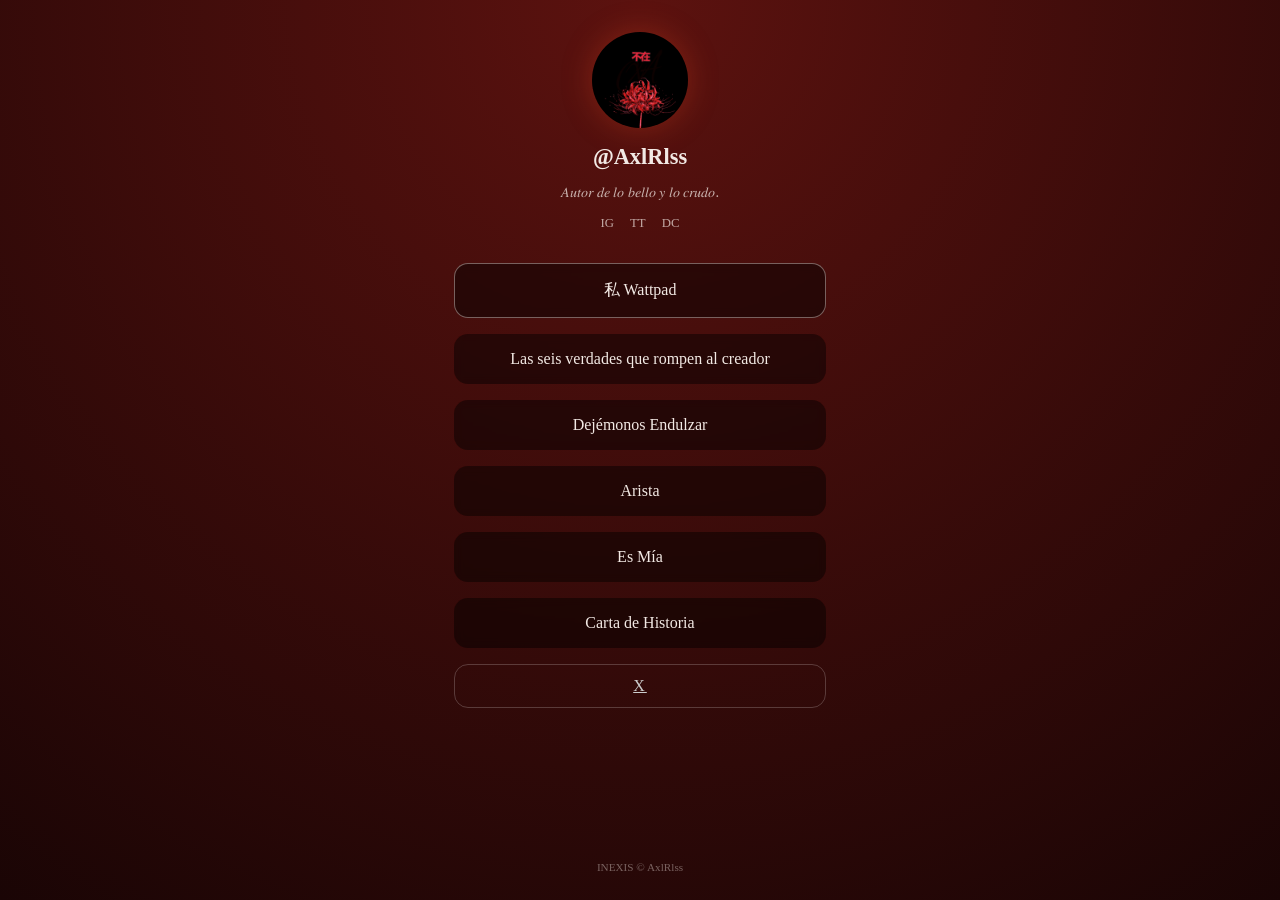
==== index.html @ a62c1278 "Update index.html" ====
<!DOCTYPE html>
<html lang="es">
<head> 
  <meta http-equiv="X-UA-Compatible" content="IE=edge">
  <meta charset="UTF-8">
  <title>AxlRlss — INEXIS</title>
  <meta name="viewport" content="width=device-width, initial-scale=1.0"> <meta name="referrer" content="strict-origin-when-cross-origin"> <meta http-equiv="X-Content-Type-Options" content="nosniff"> <meta http-equiv="X-Frame-Options" content="DENY">
  <link rel="stylesheet" href="style.css">
  <link rel="icon" type="image/jpeg" href="favicon.png.png">
  <meta name="robots" content="index, follow">
</head>

<body oncontextmenu = "return false">

<main class="container">

  <!-- PERFIL -->
  <section class="profile">
    <div class="avatar"></div>
    <h1>@AxlRlss</h1>
    <p class="subtitle">𝐴𝑢𝑡𝑜𝑟 𝑑𝑒 𝑙𝑜 𝑏𝑒𝑙𝑙𝑜 𝑦 𝑙𝑜 𝑐𝑟𝑢𝑑𝑜.</p>

    <div class="socials">
      <a href="https://www.instagram.com/axlrlss/"rel="noopener noreferrer" title="Instagram">IG</a>
      <a href="https://www.tiktok.com/@axlrls"rel="noopener noreferrer" title="TikTok">TT</a>
      <a href="https://discord.com/invite/b7RujCpbN4"rel="noopener noreferrer" title="Discord">DC</a>
    </div>
  </section>

  <!-- LINKS -->
  <section class="links">

    <a class="link-card  highlight"rel="noopener noreferrer" href="https://www.wattpad.com/user/AxlRlss">
      私 Wattpad
    </a>

    <a class="link-card"rel="noopener noreferrer" href="https://www.wattpad.com/story/405270134-%E2%9C%A6-las-seis-verdades-que-rompen-al-creador-%E2%9C%A6">
      Las seis verdades que rompen al creador
    </a>

    <a class="link-card"rel="noopener noreferrer" href="https://www.wattpad.com/story/243794663-dej%C3%A9monos-endulzar">
       Dejémonos Endulzar
    </a>

    <a class="link-card"rel="noopener noreferrer" href="https://www.wattpad.com/story/324319194-arista">
       Arista
    </a>

     <a class="link-card"rel="noopener noreferrer" href="https://www.wattpad.com/story/272393995-es-m%C3%ADa">
       Es Mía
    </a>

    <a class="link-card"rel="noopener noreferrer" href="https://www.wattpad.com/story/284476263-carta-de-historia">
       Carta de Historia
    </a>

    <a href="autor/autor.html" class="enter-btn">
      X
    </a>

    

  </section>

</main>

<footer>
  <p>INEXIS © AxlRlss</p>
</footer>

</body>
</html>
---- style.css ----
* {
  box-sizing: border-box;
}

body {
  margin: 0;
  min-height: 100vh;
  font-family: 'Georgia', serif;
  background: radial-gradient(circle at top, #5c120f, #1a0505);
  color: #f2e9e4;
  display: flex;
  flex-direction: column;
  align-items: center;
}

/* CONTENEDOR */
.container {
  width: 100%;
  max-width: 420px;
  padding: 2rem 1.5rem;
}

/* PERFIL */
.profile {
  text-align: center;
  margin-bottom: 2rem;
}

.avatar {
  width: 96px;
  height: 96px;
  margin: 0 auto 1rem;
  border-radius: 50%;
  background: linear-gradient(135deg, #c63b1c, #2b0505);
  background: url("Inexis.jpg") center / cover no-repeat;
  box-shadow: 0 0 30px rgba(198,59,28,.4);
}

.profile h1 {
  margin: 0;
  font-size: 1.4rem;
}

.subtitle {
  opacity: .75;
  font-size: .9rem;
}

/* REDES */
.socials {
  display: flex;
  justify-content: center;
  gap: 1rem;
  margin-top: .8rem;
}

.socials a {
  text-decoration: none;
  color: #f2e9e4;
  font-size: .8rem;
  opacity: .7;
}

/* LINKS */
.links {
  display: flex;
  flex-direction: column;
  gap: 1rem;
}

.link-card {
  text-decoration: none;
  color: #f2e9e4;
  padding: 1rem;
  border-radius: 14px;
  background: rgba(0,0,0,.45);
  backdrop-filter: blur(4px);
  text-align: center;
  transition: all .3s ease;
}

.link-card:hover {
  transform: translateY(-2px);
  background: rgba(198,59,28,.25);
}

.highlight {
  border: 1px solid rgba(242,233,228,.4);
}
/* NEW */
.enter-btn {
  position: relative;
  padding: 12px 28px;
  border: 1px solid rgba(255,255,255,0.2);
  background: transparent;
  color: #ccc;
  letter-spacing: 2px;
  cursor: pointer;
  overflow: hidden;
  transition: all 0.4s ease;
  text-align: center;
   border-radius: 14px;
}

/* BRILLO INTERNO */
.enter-btn::before {
  content: "";
  position: absolute;
  inset: 0;
  background: radial-gradient(circle at center, rgba(255, 90, 90, 0.15), transparent 70%);
  opacity: 0;
  transition: opacity 0.4s ease;
}

/* LÍNEA VIVA */
.enter-btn::after {
  content: "";
  position: absolute;
  left: -100%;
  bottom: 0;
  width: 100%;
  height: 1px;
  background: linear-gradient(90deg, transparent, #ff5a5a, transparent);
  transition: left 0.5s ease;
}

/* HOVER */
.enter-btn:hover {
  color: #fff;
  border-color: #ff5a5a;
  box-shadow: 0 0 18px rgba(255, 90, 90, 0.25);
}

/* activa brillo */
.enter-btn:hover::before {
  opacity: 1;
}

/* activa línea */
.enter-btn:hover::after {
  left: 100%;
}
.enter-btn {
  animation: breathing 4s ease-in-out infinite;
}

@keyframes breathing {
  0%, 100% { transform: scale(1); }
  50% { transform: scale(1.02); }
}

/* FOOTER */
footer {
  margin-top: auto;
  padding: 1rem;
  font-size: .7rem;
  opacity: .4;
}
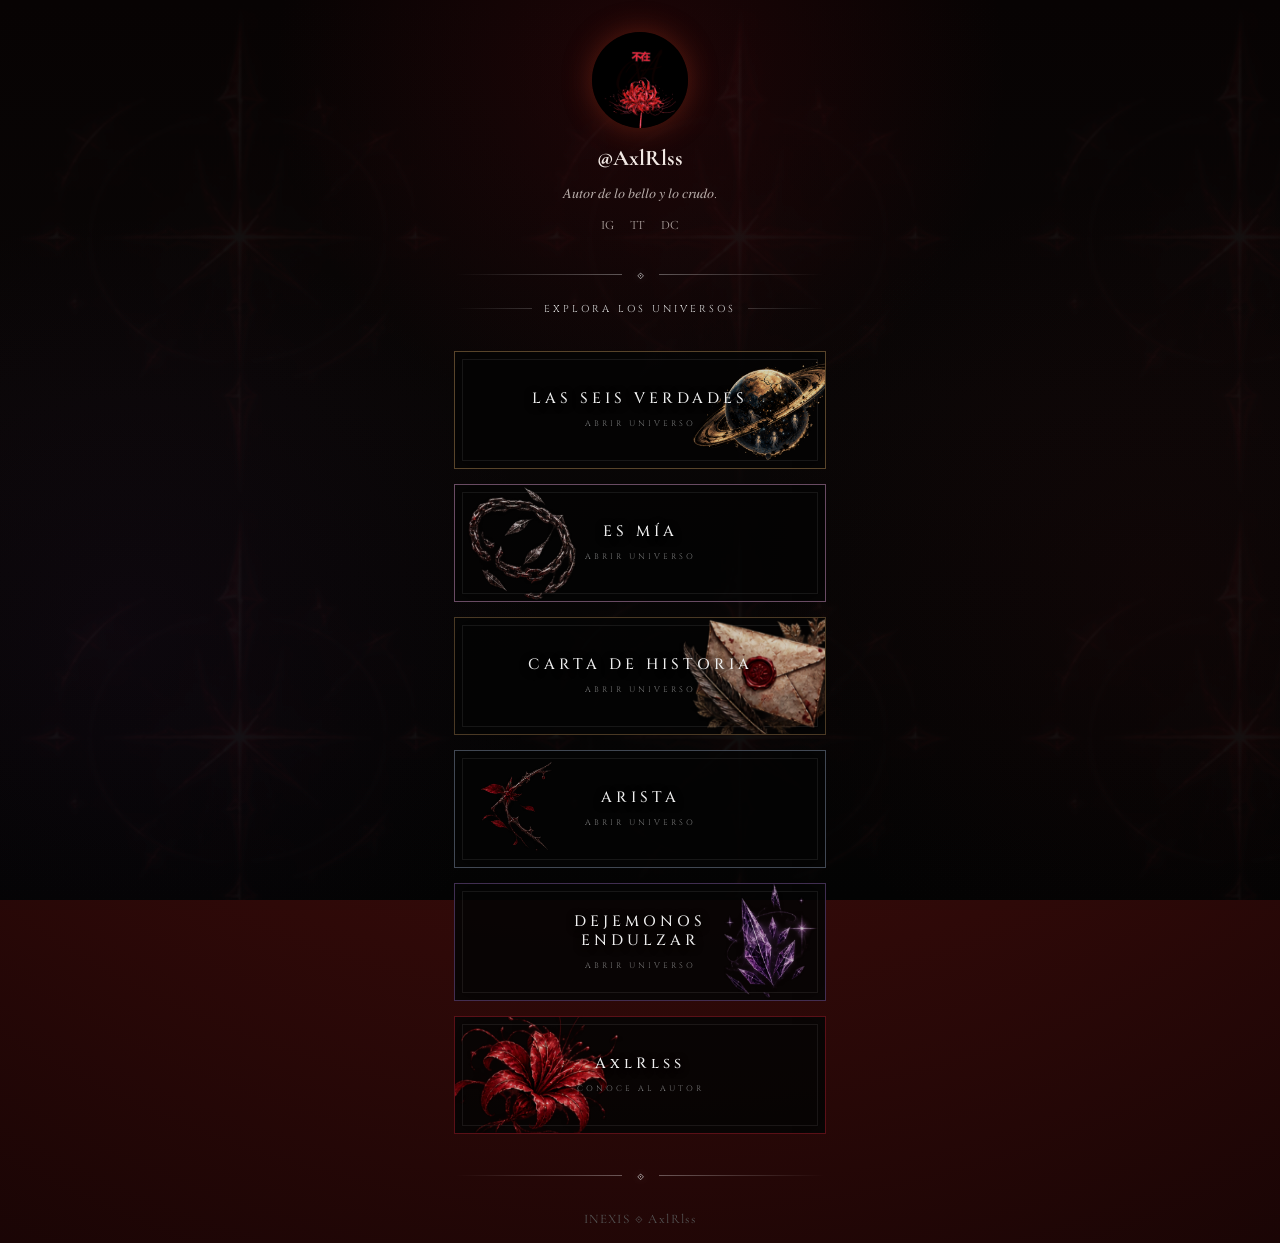
==== commit 27dc83f9: "Add files via upload" ====
--- a/index.html
+++ b/index.html
@@ -1,77 +1,132 @@
 <!DOCTYPE html>
 <html lang="es">
-<head> 
-  <meta http-equiv="X-UA-Compatible" content="IE=edge">
-  <meta charset="UTF-8">
-  <title>AxlRlss — INEXIS</title>
-  <meta name="viewport" content="width=device-width, initial-scale=1.0"> <meta name="referrer" content="strict-origin-when-cross-origin"> <meta http-equiv="X-Content-Type-Options" content="nosniff"> <meta http-equiv="X-Frame-Options" content="DENY">
-  <link rel="stylesheet" href="style.css">
-  <link rel="icon" type="image/jpeg" href="favicon.png.png">
-  <meta name="robots" content="index, follow">
+
+<head>
+    <meta charset="UTF-8">
+    <title>AxlRlss — INEXIS</title>
+    <meta name="viewport" content="width=device-width, initial-scale=1.0">
+    <meta name="theme-color" content="#050505">
+    <meta name="description" content="INEXIS — Universo narrativo de AxlRlss.">
+    <link rel="stylesheet" href="style.css">
+    <link rel="icon" type="image/jpeg" href="favicon.png.png">
 </head>
 
-<body oncontextmenu = "return false">
+<body>
 
-<main class="container">
+    <!-- ==== FONDO ==== -->
+    <div class="page-background"></div>
+    <div class="grain"></div>
 
-  <!-- PERFIL -->
-  <section class="profile">
-    <div class="avatar"></div>
-    <h1>@AxlRlss</h1>
-    <p class="subtitle">𝐴𝑢𝑡𝑜𝑟 𝑑𝑒 𝑙𝑜 𝑏𝑒𝑙𝑙𝑜 𝑦 𝑙𝑜 𝑐𝑟𝑢𝑑𝑜.</p>
+    <!-- ==== CONTENEDOR PRINCIPAL ==== -->
+    <main class="container">
 
-    <div class="socials">
-      <a href="https://www.instagram.com/axlrlss/"rel="noopener noreferrer" title="Instagram">IG</a>
-      <a href="https://www.tiktok.com/@axlrls"rel="noopener noreferrer" title="TikTok">TT</a>
-      <a href="https://discord.com/invite/b7RujCpbN4"rel="noopener noreferrer" title="Discord">DC</a>
-    </div>
-  </section>
+        <!-- ==== PERFIL ==== -->
+        <section class="profile">
+            <div class="avatar"></div>
+            <h1>@AxlRlss </h1>
+            <p class="subtitle">  𝐴𝑢𝑡𝑜𝑟 𝑑𝑒 𝑙𝑜 𝑏𝑒𝑙𝑙𝑜 𝑦 𝑙𝑜 𝑐𝑟𝑢𝑑𝑜. </p>
+            
+            <!-- ==== REDES ==== -->
+            <div class="socials">
+                <a href="https://www.instagram.com/axlrlss/" title="Instagram" aria-label="Instagram"> IG </a>
+                <a href="https://www.tiktok.com/@axlrls" title="TikTok" aria-label="TikTok"> TT </a>
+                <a href="https://discord.com/invite/b7RujCpbN4" title="Discord" aria-label="Discord"> DC </a>
+            </div>
+        </section>
 
-  <!-- LINKS -->
-  <section class="links">
+       <!-- ====  SEPARADOR ==== -->
+        <div class="ornamental-divider bottom-divider">
+            <span class="divider-line"></span>
+            <span class="divider-symbol"> ⟐ </span>
+            <span class="divider-line"></span>
+        </div>
 
-    <a class="link-card  highlight"rel="noopener noreferrer" href="https://www.wattpad.com/user/AxlRlss">
-      私 Wattpad
-    </a>
+        <!-- ==== UNIVERSOS ==== -->
+        <section class="universes">
 
-    <a class="link-card"rel="noopener noreferrer" href="https://www.wattpad.com/story/405270134-%E2%9C%A6-las-seis-verdades-que-rompen-al-creador-%E2%9C%A6">
-      Las seis verdades que rompen al creador
-    </a>
+            <!-- ==== ENCABEZADO ==== -->
+            <div class="section-heading">
+                <span class="heading-line"></span>
+                <h2>EXPLORA LOS UNIVERSOS</h2>
+                <span class="heading-line"></span>
+            </div>
 
-    <a class="link-card"rel="noopener noreferrer" href="https://www.wattpad.com/story/243794663-dej%C3%A9monos-endulzar">
-       Dejémonos Endulzar
-    </a>
+            <!-- ==== LAS SEIS VERDADES ==== -->
+            <a href="https://www.wattpad.com/story/405270134-%E2%9C%A6-las-seis-verdades-que-rompen-al-creador-%E2%9C%A6" class="universe-button universe-seis" aria-label="Abrir Las Seis Verdades que Rompen al Creador">
+                <span class="universe-decoration decoration-seis" aria-hidden="true" ></span>
+                <span class="universe-content">
+                    <span class="universe-title"> LAS SEIS VERDADES </span>
+                    <span class="universe-action"> ABRIR UNIVERSO </span>
+                </span>
+                <span class="universe-glow" aria-hidden="true" ></span>
+            </a>
 
-    <a class="link-card"rel="noopener noreferrer" href="https://www.wattpad.com/story/324319194-arista">
-       Arista
-    </a>
+            <!-- ==== ES MÍA ==== -->
+            <a href="https://www.wattpad.com/story/272393995-es-m%C3%ADa" class="universe-button universe-esmia" aria-label="Abrir Es Mía">
+                <span class="universe-decoration decoration-esmia" aria-hidden="true"></span>
+                <span class="universe-content">
+                    <span class="universe-title">ES MÍA</span>
+                    <span class="universe-action">ABRIR UNIVERSO </span>
+                </span>
+                <span class="universe-glow" aria-hidden="true"></span>
+            </a>
 
-     <a class="link-card"rel="noopener noreferrer" href="https://www.wattpad.com/story/272393995-es-m%C3%ADa">
-       Es Mía
-    </a>
+            <!-- ==== CARTA DE HISTORIA ==== -->
+            <a  href="https://www.wattpad.com/story/284476263-carta-de-historia" class="universe-button universe-carta" aria-label="Abrir Carta de Historia">
+                <span class="universe-decoration decoration-carta" aria-hidden="true"></span>
+                <span class="universe-content">
+                    <span class="universe-title"> CARTA DE HISTORIA</span>
+                    <span class="universe-action"> ABRIR UNIVERSO </span>
+                </span>
+                <span class="universe-glow" aria-hidden="true"></span>
+            </a>
 
-    <a class="link-card"rel="noopener noreferrer" href="https://www.wattpad.com/story/284476263-carta-de-historia">
-       Carta de Historia
-    </a>
+            <!-- ==== ARISTA ==== -->
+            <a href="https://www.wattpad.com/story/324319194-arista" class="universe-button universe-arista" aria-label="Abrir Arista">
+                <span class="universe-decoration decoration-arista" aria-hidden="true"></span>
+                <span class="universe-content">
+                    <span class="universe-title"> ARISTA </span>
+                    <span class="universe-action"> ABRIR UNIVERSO </span> 
+                </span>
+                <span class="universe-glow" aria-hidden="true"></span>
+            </a>
+            <!-- ==== Dejemonos Endulzar ==== -->
+            <a href="https://www.wattpad.com/story/243794663-dej%C3%A9monos-endulzar" class="universe-button universe-dulce" aria-label="Abrir dulce">
+                <span class="universe-decoration decoration-dulce" aria-hidden="true"></span>
+                <span class="universe-content">
+                    <span class="universe-title"> DEJEMONOS ENDULZAR </span>
+                    <span class="universe-action"> ABRIR UNIVERSO </span> 
+                </span>
+                <span class="universe-glow" aria-hidden="true"></span>
+            </a>
 
-    <a href="autor/autor.html" class="enter-btn">
-      X
-    </a>
+            <!-- ==== AxlRlss === -->
+            <a href="autor/autor.html" class="universe-button universe-axlrlss" aria-label="Abrir AxlRlss">
+                <span class="universe-decoration decoration-axlrlss" aria-hidden="true" ></span>
+                <span class="universe-content">
+                    <span class="universe-title"> AxlRlss </span>
+                    <span class="universe-action"> CONOCE AL AUTOR </span>
+                </span>
+                <span class="universe-glow" aria-hidden="true"></span>
+            </a>
+        </section>
+ 
+        <!-- ====  SEPARADOR FINAL ==== -->
+        <div class="ornamental-divider bottom-divider">
+            <span class="divider-line"></span>
+            <span class="divider-symbol"> ⟐ </span>
+            <span class="divider-line"></span>
+        </div>
 
-    
+        <footer class="footer">
+            <span> INEXIS ⟐ AxlRlss</span>
+            
+        </footer>
 
-  </section>
+    </main>
 
-</main>
-
-<footer>
-  <p>INEXIS © AxlRlss</p>
-</footer>
+    <script src="script.js"></script>
 
 </body>
-</html>
 
-
-
-
-
+</html>
--- a/style.css
+++ b/style.css
@@ -1,158 +1,630 @@
-* {
-  box-sizing: border-box;
-}
-
+
+/* ==== FUENTES ==== */
+
+@import url(
+    'https://fonts.googleapis.com/css2?family=Cinzel:wght@400;500;600&family=Cormorant+Garamond:wght@400;500;600&display=swap'
+);
+
+
+/* ==== VARIABLES GENERALES ==== */
+
+:root {
+
+    /*  ==== BASE INEXIS  ==== */
+    --inexis-black:  #050505;
+    --inexis-black-soft:  #0b0b0b;
+    --inexis-white:  #f2e9e4;
+    --inexis-white-soft:    rgba(242, 233, 228, 0.72);
+    --inexis-gray: #777777;
+
+    /*  ==== FLOR ENCANTADA  ==== */
+    --flor-main: #b51f2d;
+    --flor-light: #e65b68;
+    --flor-glow: rgba(181, 31, 45, 0.38);
+    --flor-border: rgba(181, 31, 45, 0.48);
+
+    /* ==== ES MÍA ==== */
+    --esmia-main: #d89acb;
+    --esmia-light: #f7d6eb;
+    --esmia-glow: rgba(216,154,203,0.34);
+    --esmia-border: rgba(216,154,203,0.48);
+
+    /*  ==== CARTA DE HISTORIA  ==== */
+    --carta-main: #b48a55;
+    --carta-light: #e1bc7e;
+    --carta-glow: rgba(180, 138, 85, 0.30);
+    --carta-border: rgba(180, 138, 85, 0.40);
+
+    /* ==== ARISTA ==== */
+
+    --arista-main: #536b92;
+    --arista-light: #c7d0df;
+    --arista-glow: rgba(83,107,146,0.28);
+    --arista-border: rgba(151,168,195,0.42);
+
+    /* ==== LAS SEIS VERDADES ==== */
+
+    --seis-main: #b48a55;
+    --seis-light: #e1bc7e;
+    --seis-glow: rgba(180,138,85,0.30);
+    --seis-border: rgba(180,138,85,0.48);
+
+    /* ==== DEJÉMONOS ENDULZAR ==== */
+
+    --dulce-main: #9369bd;
+    --dulce-light: #c49be9;
+    --dulce-glow: rgba(147,105,189,0.36);
+    --dulce-border: rgba(147,105,189,0.42);
+
+    /*  ==== TIPOGRAFÍAS  ==== */
+    --font-title: "Cinzel", serif;
+    --font-body: "Cormorant Garamond", Georgia, serif;
+}
+
+/* ==== RESET ==== */
+* { box-sizing: border-box; }
+html {scroll-behavior: smooth;}
 body {
-  margin: 0;
-  min-height: 100vh;
-  font-family: 'Georgia', serif;
-  background: radial-gradient(circle at top, #5c120f, #1a0505);
-  color: #f2e9e4;
-  display: flex;
-  flex-direction: column;
-  align-items: center;
-}
-
-/* CONTENEDOR */
+    margin:0;
+    min-height:100vh;
+    font-family:var(--font-body);
+    color:var(--inexis-white);
+    background:radial-gradient(circle at top, #5c120f, #1a0505);
+    display: flex;
+    flex-direction: column;
+    align-items: center;
+    overflow-x: hidden;
+}
+
+/* ==== FONDO INEXIS ==== */
+.page-background {
+    position: fixed;
+    inset: 0;
+    z-index: -5;
+    pointer-events: none;
+    background: radial-gradient(circle at 50% 8%,rgba(120, 12, 20, 0.20),transparent 35%),radial-gradient(circle at 10% 70%,rgba(100, 45, 130, 0.07),transparent 32%),radial-gradient(circle at 90% 65%,rgba(150, 25, 30, 0.06),transparent 32%),linear-gradient(180deg,#070303 0%,#090606 45%,#030303 100%);}
+
+/* ==== GRANO ==== */
+.grain {
+    position: fixed;
+    inset: 0;
+    z-index: -1;
+    pointer-events: none;
+    opacity: 0.045;
+    background-image: url("assets/grain.png");
+    background-repeat: repeat;
+    background-size: 500px 500px;
+    mix-blend-mode: screen;
+}
+
+/* ==== CONTENEDOR ==== */
+
 .container {
-  width: 100%;
-  max-width: 420px;
-  padding: 2rem 1.5rem;
-}
-
-/* PERFIL */
+    width: 100%;
+    max-width: 420px;
+    padding: 2rem 1.5rem 1rem;
+}
+
+/* ==== PERFIL CONSERVADO ==== */
 .profile {
-  text-align: center;
-  margin-bottom: 2rem;
-}
-
+    text-align: center;
+    margin-bottom: 2rem;
+}
+
+/* ==== AVATAR ==== */
 .avatar {
-  width: 96px;
-  height: 96px;
-  margin: 0 auto 1rem;
-  border-radius: 50%;
-  background: linear-gradient(135deg, #c63b1c, #2b0505);
-  background: url("Inexis.jpg") center / cover no-repeat;
-  box-shadow: 0 0 30px rgba(198,59,28,.4);
-}
-
+    width: 96px;
+    height: 96px;
+    margin: 0 auto 1rem;
+    border-radius: 50%;
+    background: url("Inexis.jpg") center / cover no-repeat;
+    box-shadow: 0 0 30px rgba(198, 59, 28, 0.40);
+}
+
+/* ==== NOMBRE ==== */
 .profile h1 {
-  margin: 0;
-  font-size: 1.4rem;
-}
-
+    margin: 0;
+    font-size: 1.4rem;
+}
+
+/* ==== SUBTÍTULO ==== */
 .subtitle {
-  opacity: .75;
-  font-size: .9rem;
-}
-
-/* REDES */
+    opacity: 0.75;
+    font-size: 0.9rem;
+}
+
+/* ==== REDES CONSERVADAS ==== */
 .socials {
-  display: flex;
-  justify-content: center;
-  gap: 1rem;
-  margin-top: .8rem;
+    display: flex;
+    justify-content: center;
+    gap: 1rem;
+    margin-top: 0.8rem;
 }
 
 .socials a {
-  text-decoration: none;
-  color: #f2e9e4;
-  font-size: .8rem;
-  opacity: .7;
-}
-
-/* LINKS */
-.links {
-  display: flex;
-  flex-direction: column;
-  gap: 1rem;
-}
-
-.link-card {
-  text-decoration: none;
-  color: #f2e9e4;
-  padding: 1rem;
-  border-radius: 14px;
-  background: rgba(0,0,0,.45);
-  backdrop-filter: blur(4px);
-  text-align: center;
-  transition: all .3s ease;
-}
-
-.link-card:hover {
-  transform: translateY(-2px);
-  background: rgba(198,59,28,.25);
-}
-
-.highlight {
-  border: 1px solid rgba(242,233,228,.4);
-}
-/* NEW */
-.enter-btn {
-  position: relative;
-  padding: 12px 28px;
-  border: 1px solid rgba(255,255,255,0.2);
-  background: transparent;
-  color: #ccc;
-  letter-spacing: 2px;
-  cursor: pointer;
-  overflow: hidden;
-  transition: all 0.4s ease;
-  text-align: center;
-   border-radius: 14px;
-}
-
-/* BRILLO INTERNO */
-.enter-btn::before {
-  content: "";
-  position: absolute;
-  inset: 0;
-  background: radial-gradient(circle at center, rgba(255, 90, 90, 0.15), transparent 70%);
-  opacity: 0;
-  transition: opacity 0.4s ease;
-}
-
-/* LÍNEA VIVA */
-.enter-btn::after {
-  content: "";
-  position: absolute;
-  left: -100%;
-  bottom: 0;
-  width: 100%;
-  height: 1px;
-  background: linear-gradient(90deg, transparent, #ff5a5a, transparent);
-  transition: left 0.5s ease;
-}
-
-/* HOVER */
-.enter-btn:hover {
-  color: #fff;
-  border-color: #ff5a5a;
-  box-shadow: 0 0 18px rgba(255, 90, 90, 0.25);
-}
-
-/* activa brillo */
-.enter-btn:hover::before {
-  opacity: 1;
-}
-
-/* activa línea */
-.enter-btn:hover::after {
-  left: 100%;
-}
-.enter-btn {
-  animation: breathing 4s ease-in-out infinite;
-}
-
-@keyframes breathing {
-  0%, 100% { transform: scale(1); }
-  50% { transform: scale(1.02); }
-}
-
-/* FOOTER */
-footer {
-  margin-top: auto;
-  padding: 1rem;
-  font-size: .7rem;
-  opacity: .4;
-}
+    text-decoration: none;
+    color: #f2e9e4;
+    font-size: 0.8rem;
+    opacity: 0.7;
+    transition: opacity 0.3s ease, transform 0.3s ease, color 0.3s ease;
+}
+
+.socials a:hover {
+    opacity: 1;
+    color: #ffffff;
+    transform: translateY(-2px);
+}
+
+/* ==== DIVISORES ==== */
+.ornamental-divider {
+    display: flex;
+    align-items: center;
+    justify-content: center;
+    gap: 15px;
+    width: 100%;
+    margin: 25px auto 34px;
+}
+
+.divider-line {
+    height: 1px;
+    flex: 1;
+    background: linear-gradient( 90deg, transparent,rgba(255,255,255,0.32));
+}
+.divider-line:last-child { background:linear-gradient(90deg, rgba(255,255,255,0.32), transparent);}
+.divider-symbol {
+    color: #d7d7d7;
+    font-size: 12px;
+    text-shadow: 0 0 12px rgba(255,255,255,0.4);
+}
+
+/* ==== ENCABEZADO DE UNIVERSOS ==== */
+.section-heading {
+    display: flex;
+    align-items: center;
+    gap: 12px;
+    margin: 0 0 20px;
+}
+
+.section-heading h2 {
+    flex-shrink: 0;
+    margin: 0;
+    font-family: var(--font-title);
+    font-size: 10px;
+    font-weight: 400;
+    letter-spacing: 3px;
+    color: #d8d8d8;
+    white-space: nowrap;
+}
+
+.heading-line {
+    height: 1px;
+    flex: 1;
+    background: linear-gradient( 90deg, transparent, rgba(255,255,255,0.18));
+}
+
+.heading-line:last-child {
+    background: linear-gradient(90deg, rgba(255,255,255,0.18),transparent);
+}
+
+/* ==== UNIVERSOS ==== */
+.universes {
+    display: flex;
+    flex-direction: column;
+    gap: 15px;
+}
+
+/* ==== BOTÓN BASE ==== */
+.universe-button {
+    position: relative;
+    display: flex;
+    align-items: center;
+    justify-content: center;
+    width: 100%;
+    min-height: 118px;
+    padding: 25px 65px;
+    overflow: hidden;
+    isolation: isolate;
+    text-decoration: none;
+    background: rgba(4,4,4,0.88);
+    border: 1px solid rgba(255,255,255,0.16);
+    box-shadow: inset 0 0 25px rgba(255,255,255,0.015);
+    transition: transform 0.45s ease, border-color 0.45s ease, box-shadow 0.45s ease, background 0.45s ease;
+}
+
+/* ==== MARCO INTERIOR ==== */
+.universe-button::before {
+    content:  "";
+    position: absolute;
+    inset: 7px;
+    border: 1px solid rgba(255,255,255,0.075);
+    pointer-events: none;
+    transition: inset 0.45s ease, border-color 0.45s ease;
+}
+
+.universe-button::after {
+    content: "";
+    position: absolute;
+    inset: 2px;
+    border: 1px solid transparent;
+    pointer-events: none;
+    transition: border-color 0.45s ease;
+}
+
+/* ==== CONTENIDO ==== */
+
+.universe-content {
+    position: relative;
+    z-index: 6;
+    display: flex;
+    flex-direction: column;
+    align-items: center;
+    justify-content: center;
+    gap: 9px;
+    text-align: center;
+}
+
+.universe-title {
+    font-family: var(--font-title);
+    font-size: 15px;
+    font-weight: 500;
+    letter-spacing: 4px;
+    line-height: 1.25;
+    color: #eeeeee;
+    text-shadow: 0 2px 8px rgba(0,0,0,0.9);
+    transition: color 0.45s ease, letter-spacing 0.45s ease, text-shadow 0.45s ease;
+}
+
+.universe-action {
+    font-family: var(--font-title);
+    font-size: 8px;
+    letter-spacing: 3px;
+    color: #777777;
+    transition: color 0.45s ease, letter-spacing 0.45s ease;
+}
+
+/* ==== BRILLO CENTRAL ==== */
+.universe-glow {
+    position: absolute;
+    width: 230px;
+    height: 230px;
+    left: 50%;
+    top: 50%;
+    transform: translate(-50%, -50%);
+    border-radius: 50%;
+    opacity: 0;
+    filter: blur(50px);
+    pointer-events: none;
+    z-index: 1;
+    transition: opacity 0.6s ease;
+}
+
+/* ==== DECORACIONES ==== */
+.universe-decoration {
+    position: absolute;
+    z-index:3;
+    pointer-events: none;
+    background-repeat: no-repeat;
+    background-position: center;
+    background-size: contain;
+    transition: transform 0.7s cubic-bezier(.2,.8,.2,1), opacity 0.5s ease, filter 0.5s ease;
+}
+
+/* ==== AxlRlss ==== */
+.universe-axlrlss { border-color: var(--flor-border);}
+.decoration-axlrlss {
+    left: -10px;
+    top: 50%;
+    width: 190px;
+    height: 145px;
+    transform: translateY(-50%);
+    background-image: url("assets/flor.png");
+    background-position: left center;
+    opacity: 0.90;
+}
+
+.universe-axlrlss .universe-glow { background: var(--flor-glow);}
+.universe-axlrlss:hover {
+    transform: translateY(-3px);
+    border-color: var(--flor-light);
+    box-shadow: 0 0 28px rgba(181,31,45,0.16);
+}
+.universe-axlrlss:hover::before {border-color: rgba(230,91,104,0.22);}
+.universe-axlrlss:hover .decoration-flor {
+    transform:translateY(-50%)scale(1.06)rotate(-2deg);
+    filter:brightness(1.18);
+}
+.universe-axlrlss:hover .universe-glow { opacity: 0.30;}
+.universe-axlrlss:hover .universe-title {
+    color: #ffb5bc;
+    letter-spacing: 4.6px;
+    text-shadow: 0 0 18px rgba(230,91,104,0.30);
+}
+.universe-axlrlss:hover .universe-action { color: var(--flor-light);}
+
+/* ==== ES MÍA ==== */
+.universe-esmia {border-color: var(--esmia-border);}
+.decoration-esmia {
+    left: 18%;
+    top: 50%;
+    width: 360px;
+    height: 120px;
+    transform: translate(-50%, -50%);
+    background-image: url("assets/cadena.png");
+    background-position: center;
+    opacity: 0.88;
+}
+.universe-esmia .universe-glow {
+    background:
+        radial-gradient(circle at 30% 50%, rgba(216,154,203,0.34), transparent 45%),
+        radial-gradient(circle at 65% 40%, rgba(155,210,232,0.24), transparent 42% ),
+        radial-gradient(circle at 48% 70%, rgba(245,218,135,0.20), transparent 40%);
+}
+.universe-esmia:hover {
+    transform: translateY(-3px);
+    border-color: var(--esmia-light);
+    box-shadow: 0 0 32px rgba(216,154,203,0.18), 0 0 55px rgba(155,210,232,0.08);}
+.universe-esmia:hover::before { border-color: rgba(247,214,235,0.28); }
+.universe-esmia:hover .decoration-esmia {
+    transform: translate(-50%, -50%) scale(1.055);
+    filter: brightness(1.12) saturate(1.12);
+}
+.universe-esmia:hover .universe-glow { opacity: 0.34; }
+.universe-esmia:hover .universe-title {
+    color: #f7d6eb;
+    letter-spacing: 4.4px;
+    text-shadow: 0 0 14px rgba(216,154,203,0.32),0 0 24px rgba(155,210,232,0.18);}
+.universe-esmia:hover .universe-action {color: var(--esmia-light);}
+
+/* ==== CARTA DE HISTORIA ==== */
+.universe-carta { border-color: var(--carta-border); }
+.decoration-carta {
+    left: 220px;
+    top: 50%;
+    width: 220px;
+    height: 145px;
+    transform: translateY(-50%);
+    background-image: url("assets/carta.png");
+    background-position: left center;
+    opacity: 0.86;
+}
+.universe-carta .universe-glow { background: var(--carta-glow); }
+.universe-carta:hover {
+    transform: translateY(-3px);
+    border-color: var(--carta-light);
+    box-shadow: 0 0 28px rgba(180,138,85,0.14);
+}
+.universe-carta:hover::before { border-color: rgba(225,188,126,0.20);}
+.universe-carta:hover .decoration-carta {
+    transform: translateY(-50%) translateX(6px) scale(1.04);
+    filter: brightness(1.12);
+}
+.universe-carta:hover .universe-glow { opacity: 0.27; }
+.universe-carta:hover .universe-title {
+    color: var(--carta-light);
+    letter-spacing: 4.4px;
+    text-shadow: 0 0 16px  rgba(225,188,126,0.22);
+}
+.universe-carta:hover .universe-action { color: var(--carta-light);}
+
+/* ==== ARISTA ==== */
+.universe-arista {border-color: var(--arista-border);}
+.decoration-arista {
+    left: 18%;
+    top: 50%;
+    width: 360px;
+    height: 120px;
+    transform: translate(-50%, -50%);
+    background-image: url("assets/flore.png");
+    background-position: center;
+    opacity: 0.84;
+}
+
+.universe-arista .universe-glow { background: var(--arista-glow);}
+.universe-arista:hover {
+    transform: translateY(-3px);
+    border-color: var(--arista-light);
+    box-shadow: 0 0 32px rgba(83,107,146,0.18);
+}
+
+.universe-arista:hover::before {border-color: rgba(199,208,223,0.22);}
+.universe-arista:hover .decoration-arista {
+    transform: translate(-50%, -50%) scale(1.055);
+    filter: brightness(1.20);
+}
+.universe-arista:hover .universe-glow { opacity: 0.31;}
+.universe-arista:hover .universe-title {
+    color: #dce4ef;
+    letter-spacing: 4.4px;
+    text-shadow: 0 0 20px rgba(199,208,223,0.35);
+}
+
+.universe-arista:hover .universe-action {
+    color: var(--arista-light);
+}
+
+/* ==== DEJÉMONOS ENDULZAR ==== */
+.universe-dulce { border-color: var(--dulce-border); }
+.decoration-dulce {
+    left: 84%;
+    top: 50%;
+    width: 360px;
+    height: 120px;
+    transform: translate(-50%, -50%);
+    background-image: url("assets/cristales.png");
+    background-position: center;
+    opacity: 0.84;
+}
+.universe-dulce .universe-glow { background: var(--dulce-glow); }
+.universe-dulce:hover {
+    transform: translateY(-3px);
+    border-color: var(--dulce-light);
+    box-shadow: 0 0 32px rgba(147,105,189,0.20);
+}
+.universe-dulce:hover::before { border-color: rgba(196,155,233,0.25); }
+.universe-dulce:hover .decoration-dulce {
+    transform: translate(-50%, -50%) scale(1.055);
+    filter: brightness(1.20);
+}
+.universe-dulce:hover .universe-glow { opacity: 0.32; }
+.universe-dulce:hover .universe-title {
+    color: #e2c8f5;
+    letter-spacing: 4.4px;
+    text-shadow: 0 0 20px rgba(196,155,233,0.40);
+}
+.universe-dulce:hover .universe-action { color: var(--dulce-light);}
+
+/* ==== LAS SEIS VERDADES==== */
+.universe-seis { border-color: var(--seis-border);}
+.decoration-seis {
+    left: 84%;
+    top: 50%;
+    width: 360px;
+    height: 120px;
+    transform: translate(-50%, -50%);
+    background-image: url("assets/seis.png");
+    background-position: center;
+    opacity: 0.84;
+}
+
+.universe-seis .universe-glow { background: var(--seis-glow);}
+.universe-seis:hover {
+    transform: translateY(-3px);
+    border-color: var(--seis-light);
+    box-shadow: 0 0 32px rgba(180,138,85,0.19);
+}
+
+.universe-seis:hover::before {border-color: rgba(225,188,126,0.24);}
+.universe-seis:hover .decoration-seis {
+    transform: translate(-50%, -50%) scale(1.055);
+    filter: brightness(1.20);
+}
+.universe-seis:hover .universe-glow {opacity: 0.31;}
+.universe-seis:hover .universe-title {
+    color: #f1d49c;
+    letter-spacing: 4.4px;
+    text-shadow: 0 0 20px rgba(225,188,126,0.38);
+}
+.universe-seis:hover .universe-action { color: var(--seis-light);}
+
+/* ==== FOCUS ==== */
+.universe-button:focus-visible {
+    outline:  2px solid rgba(255,255,255,0.8);
+    outline-offset: 4px;
+}
+
+/* ==== FOOTER INTERNO ==== */
+.footer {
+    text-align: center;
+    margin-top: 28px;
+}
+.footer p {
+    margin: 0;
+    font-family: var(--font-title);
+    font-size: 9px;
+    letter-spacing: 4px;
+    color: #9b9b9b;
+}
+.footer span {
+    display: block;
+    margin-top: 10px;
+    color: #555555;
+    font-size: 13px;
+    letter-spacing: 1.4px;
+}
+
+/* ==== DIVISOR INFERIOR ==== */
+.bottom-divider {
+    margin-top:35px;
+    margin-bottom: 20px;
+}
+
+/* ==== RESPONSIVE — TABLET ==== */
+@media (max-width: 600px) {
+    .container {
+        max-width: 420px;
+        padding: 1.8rem 1.2rem 1rem;
+    }
+    .universe-button {
+        min-height: 112px;
+        padding: 22px 55px;
+    }
+    .universe-title {
+        font-size: 14px;
+        letter-spacing:  3.2px;
+    }
+    .universe-action {
+        font-size:  7.5px;
+        letter-spacing: 2.7px;
+    }
+    .decoration-flor {
+        width: 155px;
+        height: 125px;
+        left: -30px;
+        opacity:  0.70;
+    }
+    .decoration-esmia {
+        width: 170px;
+        height: 120px;
+        right:-30px;
+        opacity: 0.68;
+    }
+    .decoration-carta {
+        width: 175px;
+        height:  120px;
+        left: -30px;
+        opacity: 0.70;
+    }
+    .decoration-arista {
+        width: 180px;
+        height: 125px;
+        left: -30px;
+        opacity: 0.68;
+    }
+    .decoration-seis {
+        width:310px;
+        height: 105px;
+        opacity: 0.68;
+    }
+}
+
+/* ==== RESPONSIVE — TELÉFONOS PEQUEÑOS ==== */
+@media (max-width: 390px) {
+    .container { padding: 1.5rem 1rem 1rem;}
+    .avatar {
+        width: 88px;
+        height: 88px;
+    }
+    .section-heading h2 {
+        font-size:8px;
+        letter-spacing: 2px;
+    }
+    .universe-button {
+        min-height: 105px;
+        padding:  20px 42px;
+    }
+    .universe-title {
+        font-size: 12px;
+        letter-spacing: 2.5px;
+    }
+    .universe-action {
+        font-size: 7px;
+        letter-spacing: 2.2px;
+    }
+    .decoration-flor { width: 125px;}
+    .decoration-esmia { width: 140px;}
+    .decoration-carta { width:  145px;}
+    .decoration-arista {width: 150px;}
+    .decoration-seis { width: 270px;}
+}
+
+/* ==== REDUCCIÓN DE MOVIMIENTO ==== */
+@media (prefers-reduced-motion: reduce) { html { scroll-behavior: auto; }
+    *,
+    *::before,
+    *::after {
+        animation-duration: 0.01ms !important;
+        animation-iteration-count: 1 !important;
+        transition-duration: 0.01ms !important;
+    }
+}
+
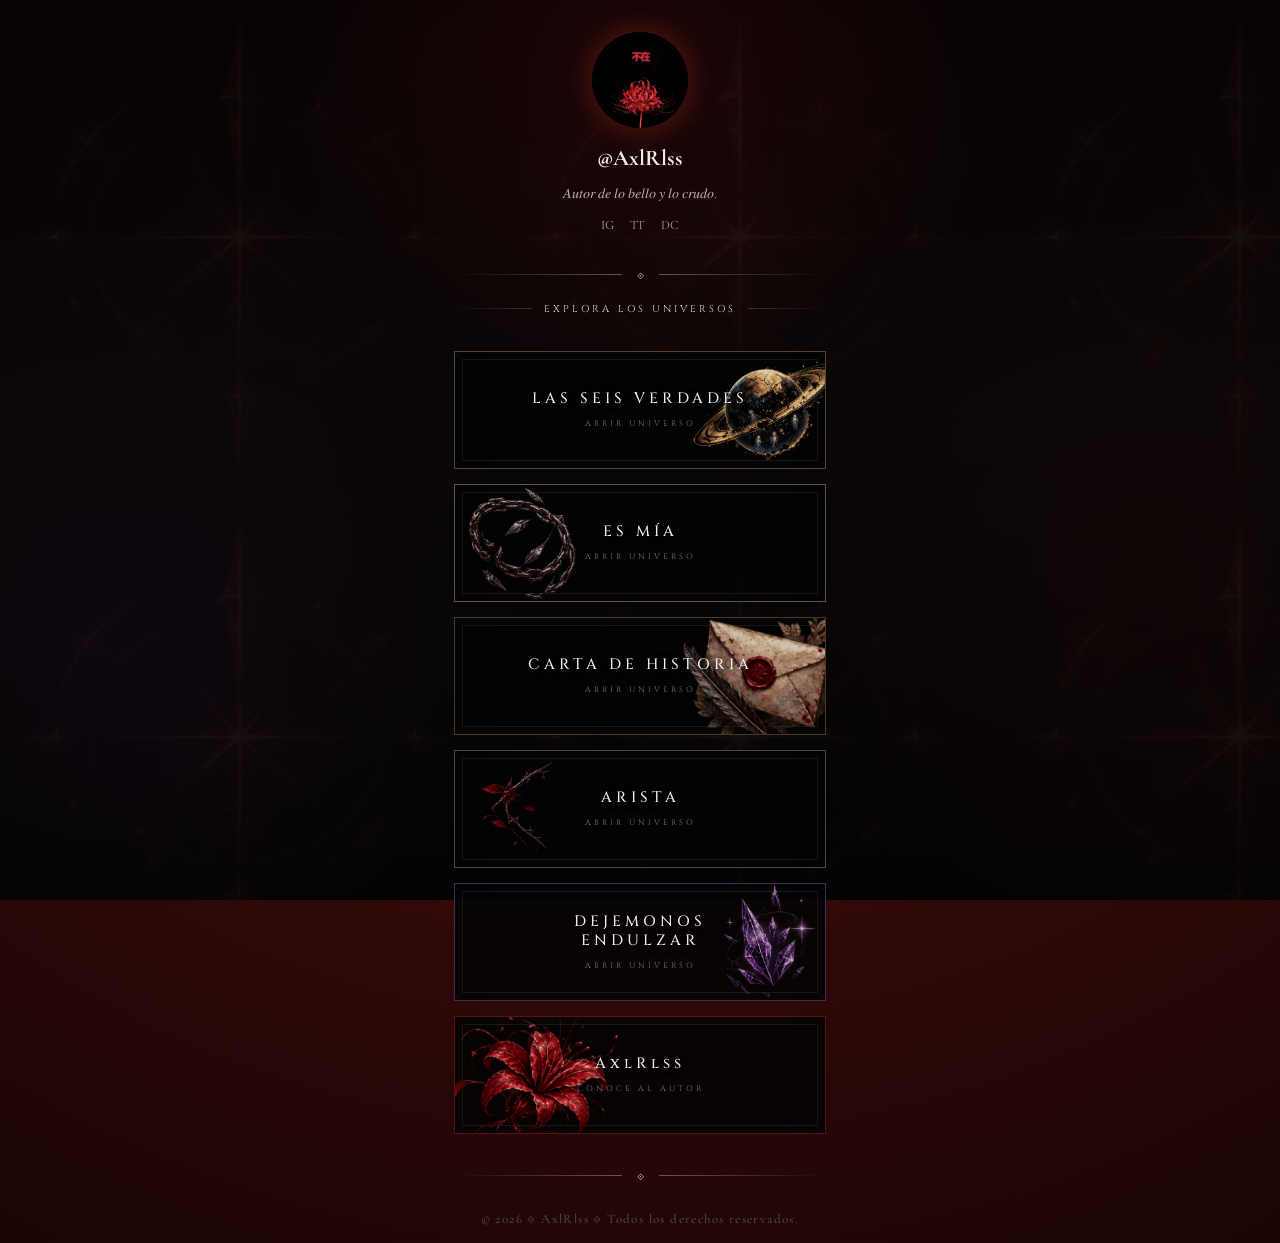
==== commit 11df9f12: "Update index.html" ====
--- a/index.html
+++ b/index.html
@@ -119,7 +119,7 @@
         </div>
 
         <footer class="footer">
-            <span> INEXIS ⟐ AxlRlss</span>
+            <span> © 2026 ⟐ AxlRlss ⟐ Todos los derechos reservados.</span>
             
         </footer>
 
@@ -129,4 +129,4 @@
 
 </body>
 
-</html>+</html>
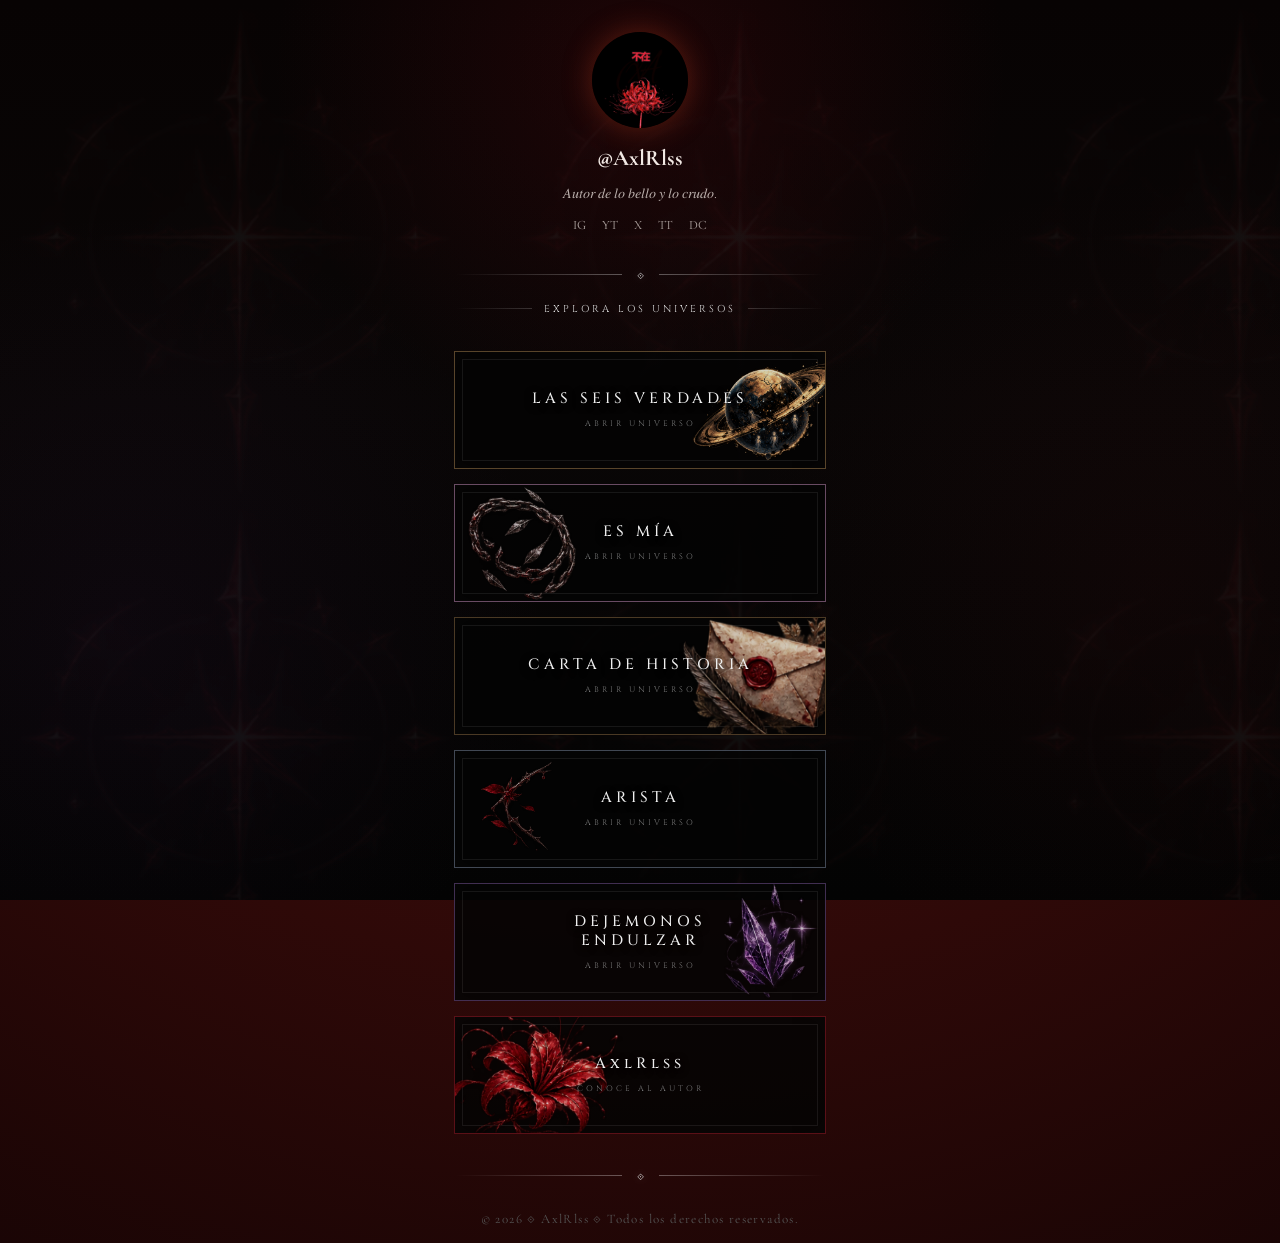
==== commit d422b7a2: "Update index.html" ====
--- a/index.html
+++ b/index.html
@@ -29,6 +29,8 @@
             <!-- ==== REDES ==== -->
             <div class="socials">
                 <a href="https://www.instagram.com/axlrlss/" title="Instagram" aria-label="Instagram"> IG </a>
+                <a href="www.youtube.com/@AxlRlss.INEXIS" title="YouTube" aria-label="YouTube"> YT </a>
+                <a href="https://x.com/AxlRlss" title="Twiter" aria-label="Twiter"> X </a>
                 <a href="https://www.tiktok.com/@axlrls" title="TikTok" aria-label="TikTok"> TT </a>
                 <a href="https://discord.com/invite/b7RujCpbN4" title="Discord" aria-label="Discord"> DC </a>
             </div>
